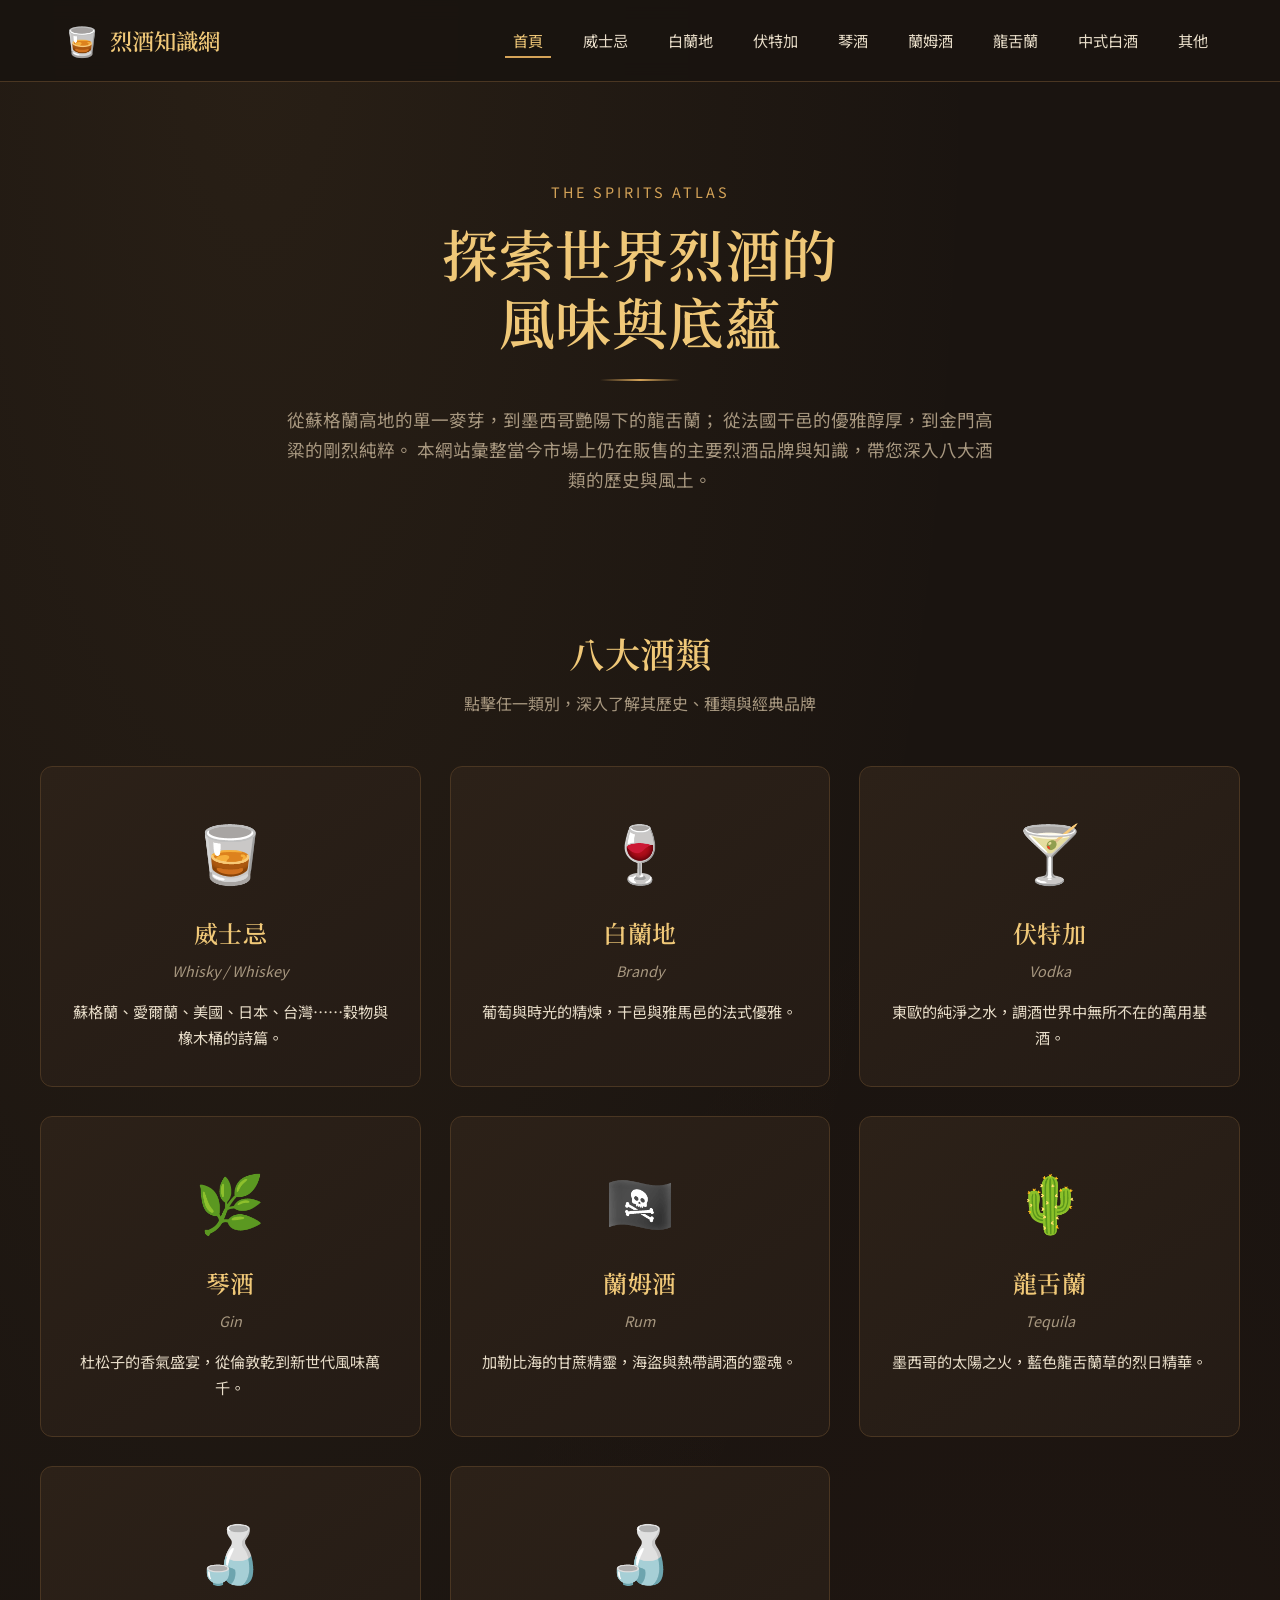
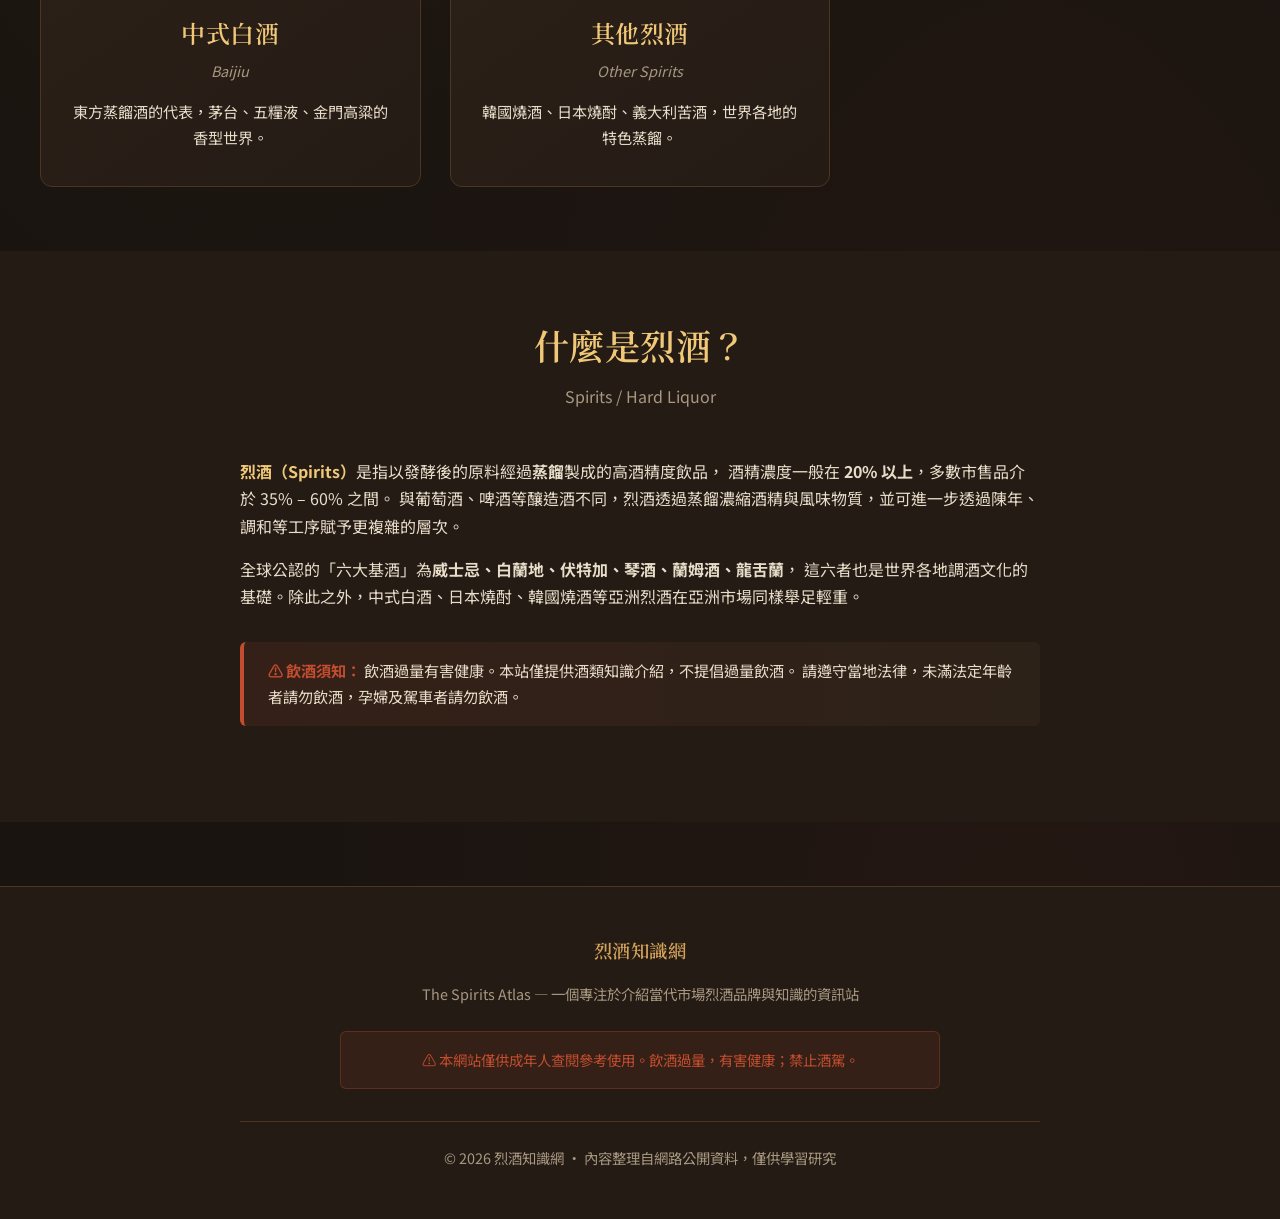
==== index.html @ 6955c588 "重構專案：將 Spring Boot 問卷系統改建為烈酒知識網站 - 移除原本的 Spring Boot 問卷系統 (Quest0618)，包括 Gradle 設定、Java 程式碼 - 改建為純靜態" ====
<!DOCTYPE html>
<html lang="zh-Hant">
<head>
  <meta charset="UTF-8">
  <meta name="viewport" content="width=device-width, initial-scale=1.0">
  <title>烈酒知識網 | The Spirits Atlas</title>
  <meta name="description" content="探索全球烈酒世界：威士忌、白蘭地、伏特加、琴酒、蘭姆酒、龍舌蘭、中式白酒等市場現售烈酒品牌與知識。">
  <link rel="preconnect" href="https://fonts.googleapis.com">
  <link rel="preconnect" href="https://fonts.gstatic.com" crossorigin>
  <link href="https://fonts.googleapis.com/css2?family=Noto+Sans+TC:wght@400;500;700&family=Noto+Serif+TC:wght@500;600;700&display=swap" rel="stylesheet">
  <link rel="stylesheet" href="css/style.css">
</head>
<body>

  <!-- 導覽列 -->
  <nav class="navbar">
    <div class="nav-container">
      <a href="index.html" class="nav-logo">
        <span class="logo-icon">🥃</span>
        <span>烈酒知識網</span>
      </a>
      <ul class="nav-menu">
        <li><a href="index.html">首頁</a></li>
        <li><a href="pages/whisky.html">威士忌</a></li>
        <li><a href="pages/brandy.html">白蘭地</a></li>
        <li><a href="pages/vodka.html">伏特加</a></li>
        <li><a href="pages/gin.html">琴酒</a></li>
        <li><a href="pages/rum.html">蘭姆酒</a></li>
        <li><a href="pages/tequila.html">龍舌蘭</a></li>
        <li><a href="pages/baijiu.html">中式白酒</a></li>
        <li><a href="pages/others.html">其他</a></li>
      </ul>
    </div>
  </nav>

  <!-- 英雄區 -->
  <section class="hero fade-in">
    <span class="hero-subtitle">The Spirits Atlas</span>
    <h1>探索世界烈酒的<br>風味與底蘊</h1>
    <div class="hero-divider"></div>
    <p class="hero-description">
      從蘇格蘭高地的單一麥芽，到墨西哥艷陽下的龍舌蘭；
      從法國干邑的優雅醇厚，到金門高粱的剛烈純粹。
      本網站彙整當今市場上仍在販售的主要烈酒品牌與知識，帶您深入八大酒類的歷史與風土。
    </p>
  </section>

  <!-- 類別卡片 -->
  <section class="section">
    <h2 class="section-title">八大酒類</h2>
    <p class="section-subtitle">點擊任一類別，深入了解其歷史、種類與經典品牌</p>

    <div class="category-grid">
      <a href="pages/whisky.html" class="category-card fade-in fade-in-delay-1">
        <span class="category-icon">🥃</span>
        <h3>威士忌</h3>
        <span class="category-en">Whisky / Whiskey</span>
        <p>蘇格蘭、愛爾蘭、美國、日本、台灣⋯⋯穀物與橡木桶的詩篇。</p>
      </a>

      <a href="pages/brandy.html" class="category-card fade-in fade-in-delay-1">
        <span class="category-icon">🍷</span>
        <h3>白蘭地</h3>
        <span class="category-en">Brandy</span>
        <p>葡萄與時光的精煉，干邑與雅馬邑的法式優雅。</p>
      </a>

      <a href="pages/vodka.html" class="category-card fade-in fade-in-delay-2">
        <span class="category-icon">🍸</span>
        <h3>伏特加</h3>
        <span class="category-en">Vodka</span>
        <p>東歐的純淨之水，調酒世界中無所不在的萬用基酒。</p>
      </a>

      <a href="pages/gin.html" class="category-card fade-in fade-in-delay-2">
        <span class="category-icon">🌿</span>
        <h3>琴酒</h3>
        <span class="category-en">Gin</span>
        <p>杜松子的香氣盛宴，從倫敦乾到新世代風味萬千。</p>
      </a>

      <a href="pages/rum.html" class="category-card fade-in fade-in-delay-3">
        <span class="category-icon">🏴‍☠️</span>
        <h3>蘭姆酒</h3>
        <span class="category-en">Rum</span>
        <p>加勒比海的甘蔗精靈，海盜與熱帶調酒的靈魂。</p>
      </a>

      <a href="pages/tequila.html" class="category-card fade-in fade-in-delay-3">
        <span class="category-icon">🌵</span>
        <h3>龍舌蘭</h3>
        <span class="category-en">Tequila</span>
        <p>墨西哥的太陽之火，藍色龍舌蘭草的烈日精華。</p>
      </a>

      <a href="pages/baijiu.html" class="category-card fade-in fade-in-delay-3">
        <span class="category-icon">🍶</span>
        <h3>中式白酒</h3>
        <span class="category-en">Baijiu</span>
        <p>東方蒸餾酒的代表，茅台、五糧液、金門高粱的香型世界。</p>
      </a>

      <a href="pages/others.html" class="category-card fade-in fade-in-delay-3">
        <span class="category-icon">🍶</span>
        <h3>其他烈酒</h3>
        <span class="category-en">Other Spirits</span>
        <p>韓國燒酒、日本燒酎、義大利苦酒，世界各地的特色蒸餾。</p>
      </a>
    </div>
  </section>

  <!-- 什麼是烈酒 -->
  <section class="section" style="background:var(--color-bg-soft);">
    <div class="container">
      <h2 class="section-title">什麼是烈酒？</h2>
      <p class="section-subtitle">Spirits / Hard Liquor</p>

      <div style="max-width:800px;margin:0 auto;">
        <p>
          <strong style="color:var(--color-amber-light);">烈酒（Spirits）</strong>是指以發酵後的原料經過<strong>蒸餾</strong>製成的高酒精度飲品，
          酒精濃度一般在 <strong>20% 以上</strong>，多數市售品介於 35% – 60% 之間。
          與葡萄酒、啤酒等釀造酒不同，烈酒透過蒸餾濃縮酒精與風味物質，並可進一步透過陳年、調和等工序賦予更複雜的層次。
        </p>

        <p>
          全球公認的「六大基酒」為<strong>威士忌、白蘭地、伏特加、琴酒、蘭姆酒、龍舌蘭</strong>，
          這六者也是世界各地調酒文化的基礎。除此之外，中式白酒、日本燒酎、韓國燒酒等亞洲烈酒在亞洲市場同樣舉足輕重。
        </p>

        <div class="notice-banner">
          <strong>⚠ 飲酒須知：</strong>
          飲酒過量有害健康。本站僅提供酒類知識介紹，不提倡過量飲酒。
          請遵守當地法律，未滿法定年齡者請勿飲酒，孕婦及駕車者請勿飲酒。
        </div>
      </div>
    </div>
  </section>

  <!-- 頁尾 -->
  <footer class="footer">
    <div class="footer-content">
      <h4>烈酒知識網</h4>
      <p>The Spirits Atlas — 一個專注於介紹當代市場烈酒品牌與知識的資訊站</p>

      <div class="disclaimer">
        ⚠ 本網站僅供成年人查閱參考使用。飲酒過量，有害健康；禁止酒駕。
      </div>

      <div class="footer-bottom">
        <p>© 2026 烈酒知識網 · 內容整理自網路公開資料，僅供學習研究</p>
      </div>
    </div>
  </footer>

  <!-- 返回頂部 -->
  <button class="back-to-top" id="backToTop" aria-label="返回頂部">↑</button>

  <script src="data/spirits.js"></script>
  <script src="js/main.js"></script>
</body>
</html>
---- css/style.css ----
/* ============================================
   烈酒知識網 - 主樣式表
   風格：深色復古、琥珀金色調，呈現精品酒類氛圍
   ============================================ */

:root {
  --color-bg: #1a1410;
  --color-bg-soft: #241b15;
  --color-card: #2c2118;
  --color-card-hover: #36281d;
  --color-border: #4a3622;
  --color-amber: #d4a358;
  --color-amber-light: #f0c878;
  --color-amber-dark: #a17a3b;
  --color-text: #e8ddc9;
  --color-text-muted: #a89880;
  --color-accent: #c44d2f;
  --shadow-soft: 0 4px 20px rgba(0, 0, 0, 0.4);
  --shadow-strong: 0 10px 40px rgba(0, 0, 0, 0.6);
  --font-serif: "Noto Serif TC", "Georgia", serif;
  --font-sans: "Noto Sans TC", "Helvetica Neue", Arial, sans-serif;
}

* {
  margin: 0;
  padding: 0;
  box-sizing: border-box;
}

html {
  scroll-behavior: smooth;
}

body {
  font-family: var(--font-sans);
  background-color: var(--color-bg);
  background-image:
    radial-gradient(at 20% 0%, rgba(212, 163, 88, 0.08) 0px, transparent 50%),
    radial-gradient(at 80% 100%, rgba(196, 77, 47, 0.06) 0px, transparent 50%);
  color: var(--color-text);
  line-height: 1.7;
  min-height: 100vh;
}

/* ============================================
   排版
   ============================================ */
h1, h2, h3, h4 {
  font-family: var(--font-serif);
  font-weight: 600;
  color: var(--color-amber-light);
  letter-spacing: 0.5px;
}

h1 { font-size: clamp(2rem, 5vw, 3.5rem); line-height: 1.2; }
h2 { font-size: clamp(1.5rem, 3vw, 2.2rem); margin-bottom: 1rem; }
h3 { font-size: 1.4rem; margin-bottom: 0.5rem; }
h4 { font-size: 1.15rem; color: var(--color-amber); }

p { margin-bottom: 1rem; color: var(--color-text); }

a {
  color: var(--color-amber);
  text-decoration: none;
  transition: color 0.3s ease;
}

a:hover { color: var(--color-amber-light); }

/* ============================================
   頂部導覽列
   ============================================ */
.navbar {
  position: sticky;
  top: 0;
  z-index: 100;
  background: rgba(26, 20, 16, 0.92);
  backdrop-filter: blur(10px);
  border-bottom: 1px solid var(--color-border);
  padding: 1rem 0;
}

.nav-container {
  max-width: 1200px;
  margin: 0 auto;
  padding: 0 1.5rem;
  display: flex;
  justify-content: space-between;
  align-items: center;
  flex-wrap: wrap;
  gap: 1rem;
}

.nav-logo {
  display: flex;
  align-items: center;
  gap: 0.6rem;
  font-family: var(--font-serif);
  font-size: 1.4rem;
  font-weight: 600;
  color: var(--color-amber-light);
}

.nav-logo .logo-icon {
  font-size: 1.8rem;
}

.nav-menu {
  display: flex;
  gap: 1.5rem;
  list-style: none;
  flex-wrap: wrap;
}

.nav-menu a {
  color: var(--color-text);
  font-size: 0.95rem;
  padding: 0.3rem 0.5rem;
  border-bottom: 2px solid transparent;
  transition: all 0.3s ease;
}

.nav-menu a:hover,
.nav-menu a.active {
  color: var(--color-amber-light);
  border-bottom-color: var(--color-amber);
}

/* ============================================
   英雄區塊（首頁）
   ============================================ */
.hero {
  padding: 6rem 1.5rem 4rem;
  text-align: center;
  max-width: 1100px;
  margin: 0 auto;
}

.hero-subtitle {
  display: inline-block;
  color: var(--color-amber);
  font-size: 0.9rem;
  letter-spacing: 3px;
  text-transform: uppercase;
  margin-bottom: 1rem;
}

.hero h1 {
  margin-bottom: 1.5rem;
}

.hero-divider {
  width: 80px;
  height: 2px;
  background: linear-gradient(90deg, transparent, var(--color-amber), transparent);
  margin: 1.5rem auto;
}

.hero-description {
  font-size: 1.1rem;
  max-width: 720px;
  margin: 0 auto;
  color: var(--color-text-muted);
}

/* ============================================
   通用容器
   ============================================ */
.container {
  max-width: 1200px;
  margin: 0 auto;
  padding: 0 1.5rem;
}

.section {
  padding: 4rem 1.5rem;
}

.section-title {
  text-align: center;
  margin-bottom: 0.5rem;
}

.section-subtitle {
  text-align: center;
  color: var(--color-text-muted);
  margin-bottom: 3rem;
}

/* ============================================
   類別卡片網格（首頁）
   ============================================ */
.category-grid {
  display: grid;
  grid-template-columns: repeat(auto-fit, minmax(280px, 1fr));
  gap: 1.8rem;
  max-width: 1200px;
  margin: 0 auto;
}

.category-card {
  background: linear-gradient(145deg, var(--color-card), var(--color-bg-soft));
  border: 1px solid var(--color-border);
  border-radius: 12px;
  padding: 2.2rem 1.8rem;
  text-align: center;
  cursor: pointer;
  transition: all 0.4s cubic-bezier(0.2, 0.8, 0.2, 1);
  display: block;
  color: var(--color-text);
  position: relative;
  overflow: hidden;
}

.category-card::before {
  content: '';
  position: absolute;
  top: 0;
  left: -100%;
  width: 100%;
  height: 100%;
  background: linear-gradient(90deg, transparent, rgba(212, 163, 88, 0.08), transparent);
  transition: left 0.6s ease;
}

.category-card:hover::before {
  left: 100%;
}

.category-card:hover {
  transform: translateY(-6px);
  border-color: var(--color-amber);
  box-shadow: var(--shadow-strong);
}

.category-icon {
  font-size: 3.5rem;
  margin-bottom: 1rem;
  display: block;
}

.category-card h3 {
  color: var(--color-amber-light);
  font-size: 1.5rem;
  margin-bottom: 0.3rem;
}

.category-card .category-en {
  color: var(--color-text-muted);
  font-style: italic;
  font-size: 0.9rem;
  margin-bottom: 1rem;
  display: block;
}

.category-card p {
  font-size: 0.95rem;
  color: var(--color-text);
  margin-bottom: 0;
}

/* ============================================
   詳細頁面 - 頁首
   ============================================ */
.page-header {
  text-align: center;
  padding: 5rem 1.5rem 3rem;
  border-bottom: 1px solid var(--color-border);
  background: linear-gradient(180deg, var(--color-bg-soft) 0%, transparent 100%);
}

.page-header .icon-large {
  font-size: 5rem;
  display: block;
  margin-bottom: 1rem;
}

.page-header h1 {
  margin-bottom: 0.5rem;
}

.page-header .name-en {
  color: var(--color-amber);
  font-style: italic;
  font-size: 1.3rem;
  letter-spacing: 2px;
}

/* ============================================
   資料表格
   ============================================ */
.info-grid {
  display: grid;
  grid-template-columns: repeat(auto-fit, minmax(220px, 1fr));
  gap: 1rem;
  margin: 2rem 0 3rem;
}

.info-cell {
  background: var(--color-card);
  border-left: 3px solid var(--color-amber);
  padding: 1rem 1.2rem;
  border-radius: 4px;
}

.info-cell .label {
  font-size: 0.8rem;
  color: var(--color-text-muted);
  text-transform: uppercase;
  letter-spacing: 1px;
  margin-bottom: 0.3rem;
}

.info-cell .value {
  color: var(--color-amber-light);
  font-weight: 500;
  font-size: 1rem;
}

/* ============================================
   類型/品牌列表
   ============================================ */
.types-list {
  display: grid;
  grid-template-columns: repeat(auto-fit, minmax(280px, 1fr));
  gap: 1.2rem;
  margin: 2rem 0;
}

.type-item {
  background: var(--color-card);
  border: 1px solid var(--color-border);
  border-radius: 8px;
  padding: 1.4rem;
  transition: all 0.3s ease;
}

.type-item:hover {
  border-color: var(--color-amber);
  transform: translateY(-2px);
}

.type-item h4 {
  margin-bottom: 0.5rem;
}

.type-item p {
  margin-bottom: 0;
  font-size: 0.95rem;
  color: var(--color-text-muted);
}

/* ============================================
   品牌卡片
   ============================================ */
.brands-section {
  margin-top: 3rem;
}

.brands-grid {
  display: grid;
  grid-template-columns: repeat(auto-fill, minmax(300px, 1fr));
  gap: 1.5rem;
  margin-top: 2rem;
}

.brand-card {
  background: var(--color-card);
  border: 1px solid var(--color-border);
  border-radius: 10px;
  padding: 1.5rem;
  transition: all 0.3s ease;
  position: relative;
}

.brand-card:hover {
  background: var(--color-card-hover);
  border-color: var(--color-amber);
  transform: translateY(-3px);
  box-shadow: var(--shadow-soft);
}

.brand-card-header {
  display: flex;
  justify-content: space-between;
  align-items: flex-start;
  margin-bottom: 0.8rem;
  gap: 0.5rem;
  flex-wrap: wrap;
}

.brand-name {
  color: var(--color-amber-light);
  font-family: var(--font-serif);
  font-size: 1.25rem;
  font-weight: 600;
  line-height: 1.3;
}

.brand-tags {
  display: flex;
  flex-direction: column;
  gap: 0.3rem;
  align-items: flex-end;
}

.brand-tag {
  background: rgba(212, 163, 88, 0.15);
  color: var(--color-amber);
  font-size: 0.75rem;
  padding: 0.2rem 0.6rem;
  border-radius: 4px;
  border: 1px solid rgba(212, 163, 88, 0.3);
  white-space: nowrap;
}

.brand-tag.country {
  background: rgba(196, 77, 47, 0.15);
  color: var(--color-accent);
  border-color: rgba(196, 77, 47, 0.3);
}

.brand-desc {
  font-size: 0.95rem;
  color: var(--color-text);
  line-height: 1.65;
}

/* ============================================
   篩選/搜尋區
   ============================================ */
.filter-bar {
  display: flex;
  flex-wrap: wrap;
  gap: 0.6rem;
  justify-content: center;
  margin: 2rem 0;
}

.filter-btn {
  background: transparent;
  border: 1px solid var(--color-border);
  color: var(--color-text-muted);
  padding: 0.5rem 1.2rem;
  border-radius: 20px;
  cursor: pointer;
  font-size: 0.9rem;
  font-family: inherit;
  transition: all 0.3s ease;
}

.filter-btn:hover {
  border-color: var(--color-amber);
  color: var(--color-amber-light);
}

.filter-btn.active {
  background: var(--color-amber);
  color: var(--color-bg);
  border-color: var(--color-amber);
  font-weight: 500;
}

.search-box {
  max-width: 500px;
  margin: 0 auto 2rem;
  position: relative;
}

.search-box input {
  width: 100%;
  background: var(--color-card);
  border: 1px solid var(--color-border);
  color: var(--color-text);
  padding: 0.8rem 1rem 0.8rem 2.8rem;
  border-radius: 8px;
  font-family: inherit;
  font-size: 1rem;
  transition: border-color 0.3s ease;
}

.search-box input:focus {
  outline: none;
  border-color: var(--color-amber);
}

.search-box::before {
  content: '🔍';
  position: absolute;
  left: 1rem;
  top: 50%;
  transform: translateY(-50%);
  pointer-events: none;
}

/* ============================================
   等級表（白蘭地）
   ============================================ */
.grade-table {
  width: 100%;
  border-collapse: collapse;
  margin: 2rem 0;
  background: var(--color-card);
  border-radius: 8px;
  overflow: hidden;
}

.grade-table th,
.grade-table td {
  padding: 1rem 1.2rem;
  text-align: left;
  border-bottom: 1px solid var(--color-border);
}

.grade-table th {
  background: var(--color-bg-soft);
  color: var(--color-amber);
  font-weight: 600;
  letter-spacing: 1px;
}

.grade-table td {
  color: var(--color-text);
}

.grade-table tr:last-child td {
  border-bottom: none;
}

.grade-table tr:hover td {
  background: var(--color-card-hover);
}

/* ============================================
   提示橫幅
   ============================================ */
.notice-banner {
  background: linear-gradient(90deg, rgba(196, 77, 47, 0.1), rgba(212, 163, 88, 0.05));
  border-left: 4px solid var(--color-accent);
  padding: 1rem 1.5rem;
  border-radius: 6px;
  margin: 2rem 0;
  font-size: 0.95rem;
  color: var(--color-text);
}

.notice-banner strong {
  color: var(--color-accent);
}

/* ============================================
   頁尾
   ============================================ */
.footer {
  background: var(--color-bg-soft);
  border-top: 1px solid var(--color-border);
  padding: 3rem 1.5rem 2rem;
  margin-top: 4rem;
  text-align: center;
}

.footer-content {
  max-width: 800px;
  margin: 0 auto;
}

.footer h4 {
  margin-bottom: 1rem;
}

.footer p {
  color: var(--color-text-muted);
  font-size: 0.9rem;
}

.footer .disclaimer {
  background: rgba(196, 77, 47, 0.1);
  border: 1px solid rgba(196, 77, 47, 0.3);
  border-radius: 6px;
  padding: 1rem;
  margin: 1.5rem auto;
  max-width: 600px;
  color: var(--color-accent);
  font-size: 0.9rem;
}

.footer-bottom {
  margin-top: 2rem;
  padding-top: 1.5rem;
  border-top: 1px solid var(--color-border);
  font-size: 0.85rem;
  color: var(--color-text-muted);
}

/* ============================================
   響應式
   ============================================ */
@media (max-width: 768px) {
  .nav-menu {
    gap: 0.8rem;
    font-size: 0.85rem;
  }
  .nav-menu a {
    font-size: 0.85rem;
  }
  .nav-logo { font-size: 1.2rem; }
  .hero { padding: 3rem 1rem 2rem; }
  .brands-grid {
    grid-template-columns: 1fr;
  }
  .info-grid {
    grid-template-columns: 1fr;
  }
}

/* ============================================
   動畫
   ============================================ */
@keyframes fadeIn {
  from {
    opacity: 0;
    transform: translateY(20px);
  }
  to {
    opacity: 1;
    transform: translateY(0);
  }
}

.fade-in {
  animation: fadeIn 0.6s ease-out;
}

.fade-in-delay-1 { animation-delay: 0.1s; animation-fill-mode: both; }
.fade-in-delay-2 { animation-delay: 0.2s; animation-fill-mode: both; }
.fade-in-delay-3 { animation-delay: 0.3s; animation-fill-mode: both; }

/* ============================================
   返回頂部按鈕
   ============================================ */
.back-to-top {
  position: fixed;
  bottom: 2rem;
  right: 2rem;
  width: 48px;
  height: 48px;
  background: var(--color-amber);
  color: var(--color-bg);
  border: none;
  border-radius: 50%;
  cursor: pointer;
  font-size: 1.3rem;
  opacity: 0;
  pointer-events: none;
  transition: all 0.3s ease;
  box-shadow: var(--shadow-soft);
  z-index: 99;
}

.back-to-top.visible {
  opacity: 1;
  pointer-events: auto;
}

.back-to-top:hover {
  background: var(--color-amber-light);
  transform: translateY(-3px);
}
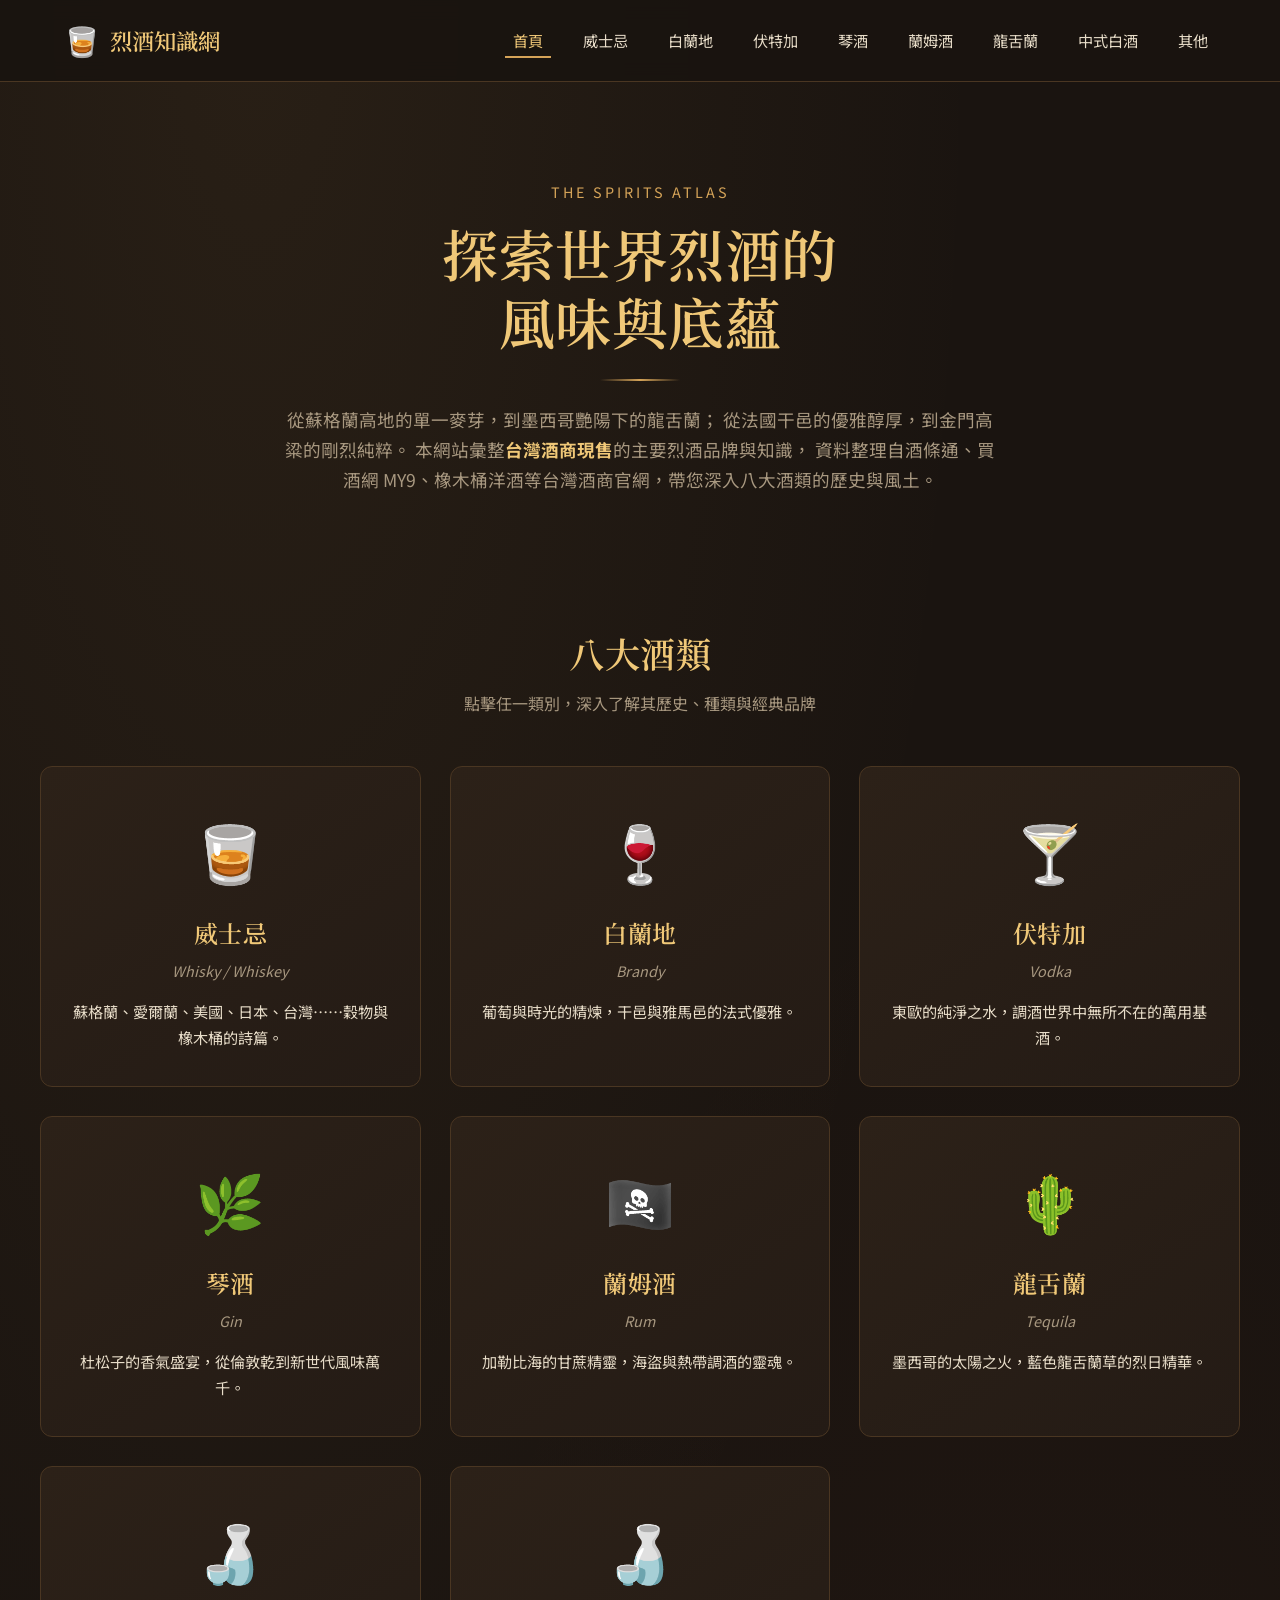
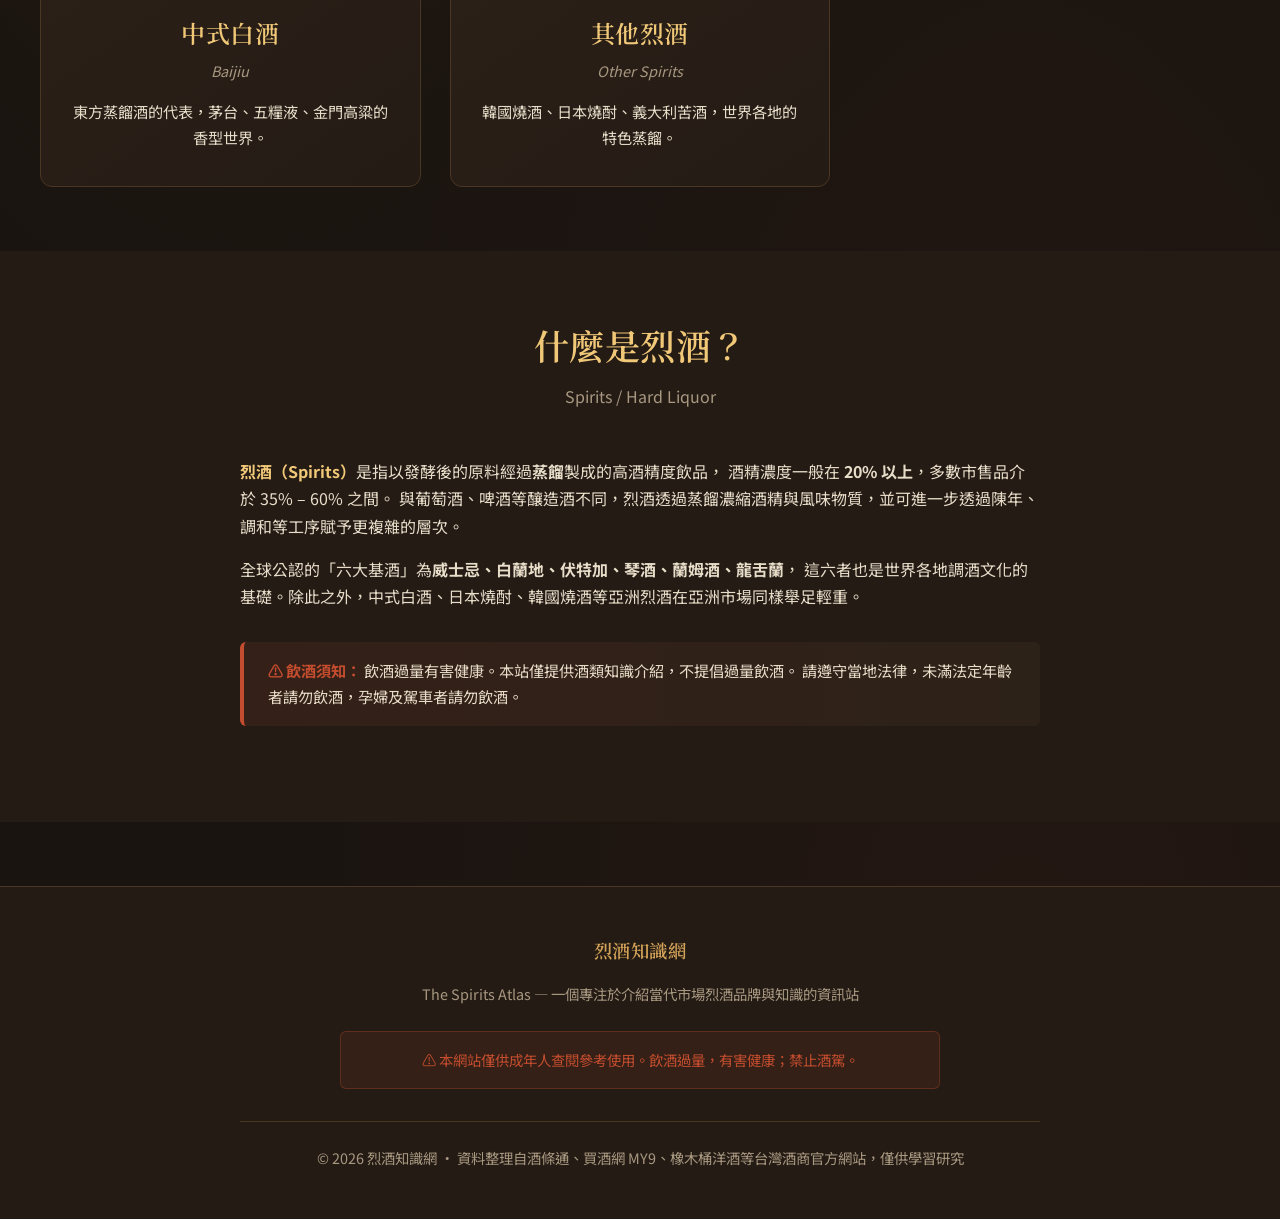
==== commit 2252ef80: "依台灣酒商網站資料補強烈酒品牌清單 資料來源：酒條通 609、買酒網 MY9、橡木桶洋酒 drinks.com.tw、酒如坊等 台灣主要酒類零售商官方網站。  主要新增/更新： - 威士忌：新增蘇格登" ====
--- a/index.html
+++ b/index.html
@@ -41,7 +41,8 @@
     <p class="hero-description">
       從蘇格蘭高地的單一麥芽，到墨西哥艷陽下的龍舌蘭；
       從法國干邑的優雅醇厚，到金門高粱的剛烈純粹。
-      本網站彙整當今市場上仍在販售的主要烈酒品牌與知識，帶您深入八大酒類的歷史與風土。
+      本網站彙整<strong style="color:var(--color-amber-light);">台灣酒商現售</strong>的主要烈酒品牌與知識，
+      資料整理自酒條通、買酒網 MY9、橡木桶洋酒等台灣酒商官網，帶您深入八大酒類的歷史與風土。
     </p>
   </section>
 
@@ -147,7 +148,7 @@
       </div>
 
       <div class="footer-bottom">
-        <p>© 2026 烈酒知識網 · 內容整理自網路公開資料，僅供學習研究</p>
+        <p>© 2026 烈酒知識網 · 資料整理自酒條通、買酒網 MY9、橡木桶洋酒等台灣酒商官方網站，僅供學習研究</p>
       </div>
     </div>
   </footer>
